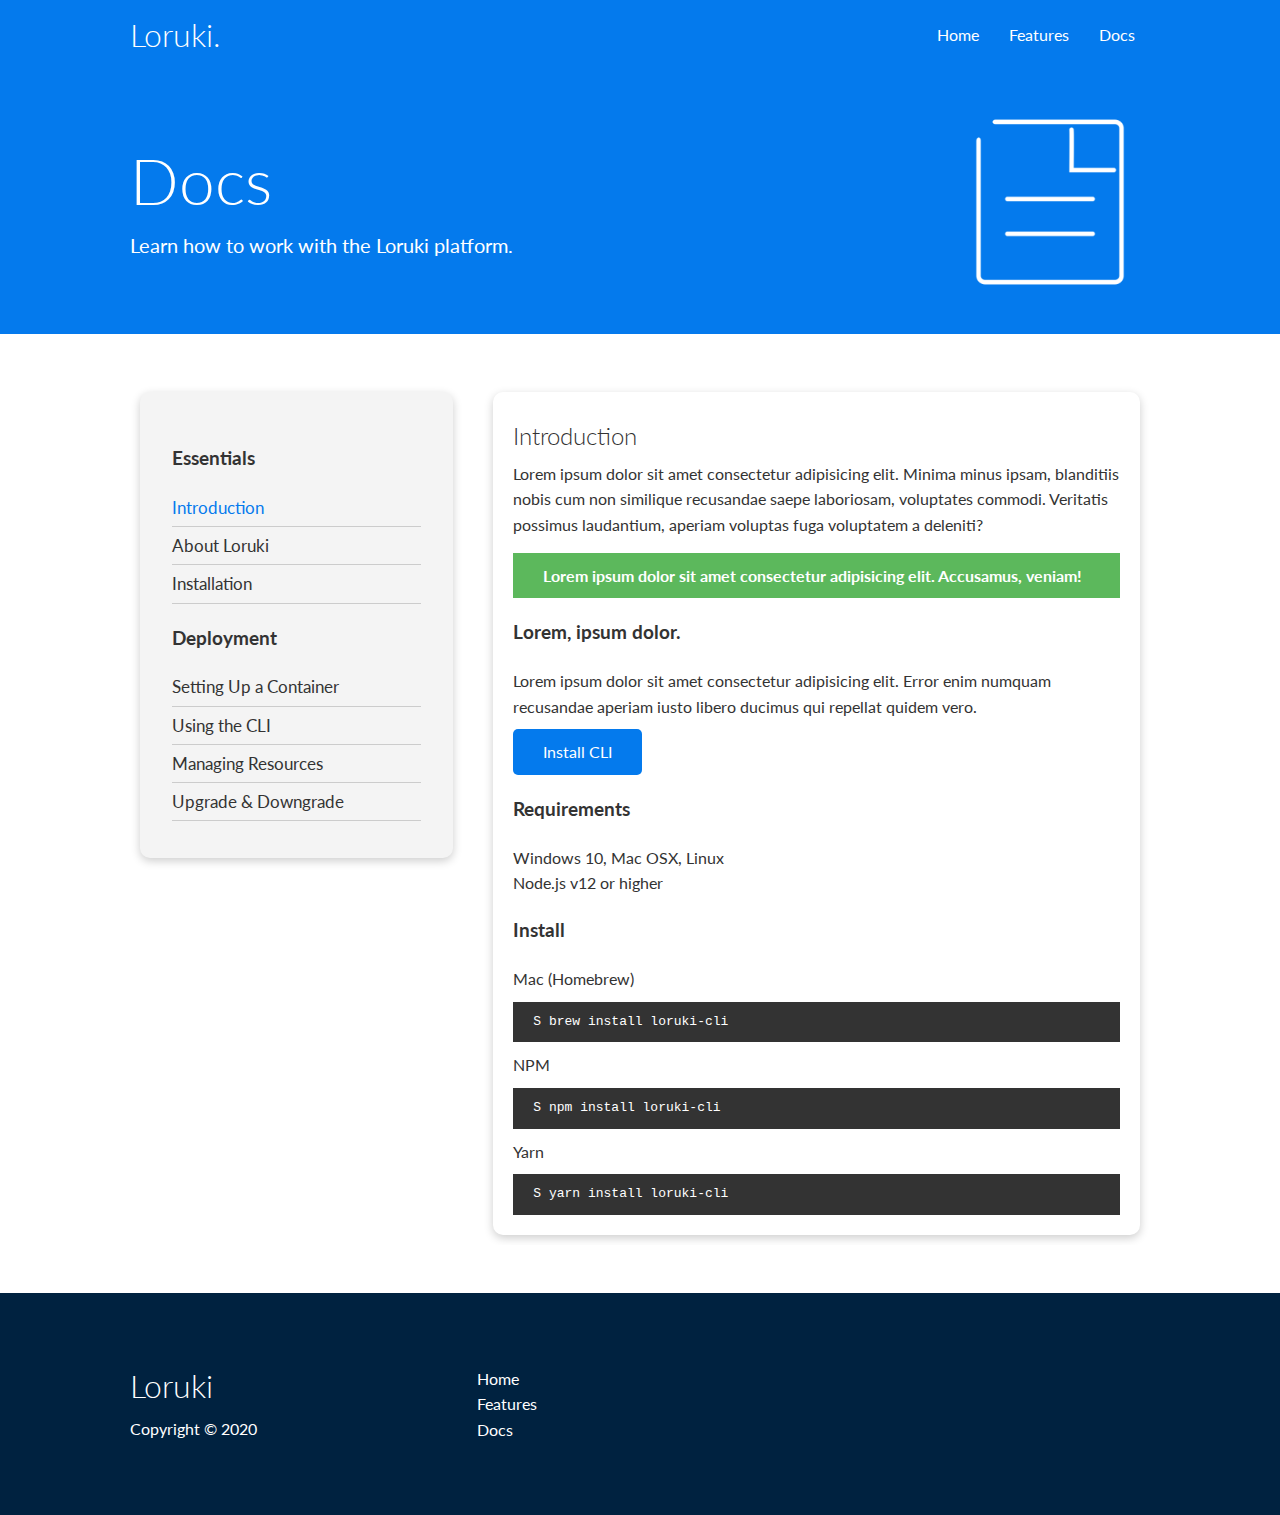
==== docs.html @ 27da97e2 "Completed inner pages, and added slide-in animations." ====
<!DOCTYPE html>
<html lang="en">
  <head>
    <meta charset="UTF-8" />
    <meta name="viewport" content="width=device-width, initial-scale=1.0" />
    <link rel="stylesheet" href="CSS/utilities.css" />
    <link rel="stylesheet" href="CSS/style.css" />
    <link
      rel="stylesheet"
      href="https://cdnjs.cloudflare.com/ajax/libs/font-awesome/5.15.2/css/all.min.css"
      integrity="sha512-HK5fgLBL+xu6dm/Ii3z4xhlSUyZgTT9tuc/hSrtw6uzJOvgRr2a9jyxxT1ely+B+xFAmJKVSTbpM/CuL7qxO8w=="
      crossorigin="anonymous"
    />
    <title>Loruki | Cloud Hosting For Everyone</title>
  </head>
  <body>
    <!-- Navbar -->
    <div class="navbar">
      <div class="container flex">
        <h1 class="logo">Loruki.</h1>
        <nav>
          <ul>
            <li><a href="index.html">Home</a></li>
            <li><a href="features.html">Features</a></li>
            <li><a href="docs.html">Docs</a></li>
          </ul>
        </nav>
      </div>
    </div>

    <!-- Head -->
    <section class="docs-head bg-primary py-3">
      <div class="container grid">
        <div>
          <h1 class="xl">Docs</h1>
          <p class="lead">Learn how to work with the Loruki platform.</p>
        </div>
        <img src="images/docs.png" alt="" />
      </div>
    </section>

    <!-- Docs Main -->
    <section class="docs-main my-4">
      <div class="container grid">
        <div class="card bg-light p-3">
          <h3 class="my-2">Essentials</h3>
          <nav>
            <ul>
              <li><a class="text-primary" href="#">Introduction</a></li>
              <li><a href="#">About Loruki</a></li>
              <li><a href="#">Installation</a></li>
            </ul>
          </nav>
          <h3 class="my-2">Deployment</h3>
          <nav>
            <ul>
              <li><a href="#">Setting Up a Container</a></li>
              <li><a href="#">Using the CLI</a></li>
              <li><a href="#">Managing Resources</a></li>
              <li><a href="#">Upgrade & Downgrade</a></li>
            </ul>
          </nav>
        </div>
        <div class="card">
          <h2>Introduction</h2>
          <p>
            Lorem ipsum dolor sit amet consectetur adipisicing elit. Minima
            minus ipsam, blanditiis nobis cum non similique recusandae saepe
            laboriosam, voluptates commodi. Veritatis possimus laudantium,
            aperiam voluptas fuga voluptatem a deleniti?
          </p>

          <div class="alert alert-success">
            <i class="fas fa-info"></i> Lorem ipsum dolor sit amet consectetur
            adipisicing elit. Accusamus, veniam!
          </div>

          <h3>Lorem, ipsum dolor.</h3>

          <p>
            Lorem ipsum dolor sit amet consectetur adipisicing elit. Error enim
            numquam recusandae aperiam iusto libero ducimus qui repellat quidem
            vero.
          </p>
          <a href="#" class="btn btn-primary">Install CLI</a>

          <h3>Requirements</h3>
          <ul>
            <li>Windows 10, Mac OSX, Linux</li>
            <li>Node.js v12 or higher</li>
          </ul>
          <h3>Install</h3>
          <p>Mac (Homebrew)</p>
          <pre><code>S brew install loruki-cli</code></pre>
          <p>NPM</p>
          <pre><code>S npm install loruki-cli</code></pre>
          <p>Yarn</p>
          <pre><code>S yarn install loruki-cli</code></pre>
        </div>
      </div>
    </section>

    <!-- Footer -->
    <footer class="footer bg-dark py-5">
      <div class="container grid grid-3">
        <div>
          <h1>Loruki</h1>
          <p>Copyright &copy; 2020</p>
        </div>
        <nav>
          <ul>
            <li><a href="index.html">Home</a></li>
            <li><a href="features.html">Features</a></li>
            <li><a href="docs.html">Docs</a></li>
          </ul>
        </nav>
        <div class="social">
          <a href="#"><i class="fab fa-github fa-2x"></i></a>
          <a href="#"><i class="fab fa-facebook fa-2x"></i></a>
          <a href="#"><i class="fab fa-instagram fa-2x"></i></a>
          <a href="#"><i class="fab fa-twitter fa-2x"></i></a>
        </div>
      </div>
    </footer>
  </body>
</html>
---- CSS/utilities.css ----
/* Utilities */
.container {
  max-width: 1100px;
  margin: 0 auto;
  overflow: auto;
  padding: 0 40px;
}

.card {
  background-color: #fff;
  color: #333;
  border-radius: 10px;
  box-shadow: 0 3px 10px rgba(0, 0, 0, 0.2);
  padding: 20px;
  margin: 10px;
}

.btn {
  display: inline-block;
  padding: 10px 30px;
  cursor: pointer;
  background-color: var(--primary-color);
  color: #fff;
  border: none;
  border-radius: 5px;
}

.btn-outline {
  background-color: transparent;
  border: 1px #fff solid;
}

.btn:hover {
  transform: scale(0.98);
}

/*  Backgrounds & Colored Buttons */

.bg-primary,
.btn-primary {
  background-color: var(--primary-color);
  color: #fff;
}
.bg-secondary,
.btn-secondary {
  background-color: var(--secondary-color);
  color: #fff;
}
.bg-dark,
.btn-dark {
  background-color: var(--dark-color);
  color: #fff;
}

.bg-light,
.btn-light {
  background-color: var(--light-color);
  color: #333;
}

.bg-primary a,
.btn-primary a,
.bg-secondary a,
.btn-secondary a,
.bg-dark a,
.btn-dark a {
    color: #fff;
}

/* Text Colors */
.text-primary {
  color: var(--primary-color);
  
}
.text-secondary {
  color: var(--secondary-color);
  
}
.text-dark {
  color: var(--dark-color);
  
}

.text-light {
  color: var(--light-color);
  
}

/* Text Sizes */

.lead {
  font-size: 20px;
}

.sm {
  font-size: 1rem;
}
.md {
  font-size: 2rem;
}
.lg {
  font-size: 3rem;
}

.xl {
  font-size: 4rem;
}

.text-center {
  text-align: center;
}

/* Alert */
.alert {
   background-color: var(--light-color);
   padding: 10px 20px ;
   font-weight: bold;
   margin: 15px 0;
}

.alert i {
  margin-right: 10px;
}

.alert-success {
  background-color: var(--success-color);
  color: #fff;
}

.alert-error {
  background-color: var(--error-color);
  color: #fff;
}

.flex {
  display: flex;
  justify-content: center;
  align-items: center;
  height: 100%;
}

.grid {
  display: grid;
  grid-template-columns: repeat(2, 1fr);
  gap: 20px;
  justify-content: center;
  align-items: center;
  height: 100%;
}

.grid-3 {
  grid-template-columns: repeat(3, 1fr);
}

/* Margin */

.my-1 {
  margin: 1rem 0;
}
.my-2 {
  margin: 1.5rem 0;
}
.my-3 {
  margin: 2rem 0;
}
.my-4 {
  margin: 3rem 0;
}
.my-5 {
  margin: 4rem 0;
}

.m-1 {
  margin: 1rem;
}
.m-2 {
  margin: 1.5rem;
}
.m-3 {
  margin: 2rem;
}
.m-4 {
  margin: 3rem;
}
.m-5 {
  margin: 4rem;
}

/* Padding */

.py-1 {
  padding: 1rem 0;
}
.py-2 {
  padding: 1.5rem 0;
}
.py-3 {
  padding: 2rem 0;
}
.py-4 {
  padding: 3rem 0;
}
.py-5 {
  padding: 4rem 0;
}

.p-1 {
  padding: 1rem;
}
.p-2 {
  padding: 1.5rem;
}
.p-3 {
  padding: 2rem;
}
.p-4 {
  padding: 3rem;
}
.p-5 {
  padding: 4rem;
}
---- CSS/style.css ----
@import url("https://fonts.googleapis.com/css2?family=Lato:wght@300&display=swap");

:root {
  --primary-color: #047aed;
  --secondary-color: #1c3fa8;
  --dark-color: #002240;
  --light-color: #f4f4f4;
  --success-color: #5cb85c;
  --error-color: #d9534f;
}
* {
  box-sizing: border-box;
  padding: 0;
  margin: 0;
}
body {
  font-family: "Lato", sans-serif;
  color: #333;
  line-height: 1.6;
}

ul {
  list-style-type: none;
}

a {
  text-decoration: none;
  color: #333;
}

h1,
h2 {
  font-weight: 300;
  line-height: 1.2;
  margin: 10px 0;
}
p {
  margin: 10px 0;
}

img {
  width: 100%;
}

code,
pre {
  background: #333;
  color: #fff;
  padding: 10px;
}

/* Navbar */
.navbar {
  background-color: var(--primary-color);
  color: #fff;
  height: 70px;
}

.navbar ul {
  display: flex;
}

.navbar a {
  color: #fff;
  padding: 10px;
  margin: 0 5px;
}

.navbar a:hover {
  border-bottom: 2px #fff solid;
}

.navbar .flex {
  justify-content: space-between;
}
/* Showcase */
.showcase {
  height: 400px;
  background-color: var(--primary-color);
  color: #fff;
  position: relative;
}

.showcase h1 {
  font-size: 40px;
}
.showcase p {
  margin: 20px 0;
}

.showcase .grid {
  overflow: visible;
  grid-template-columns: 55% 45%;
  gap: 30px;
}

.showcase-text {
    animation: slideInFromLeft 1s ease-in;
}

.showcase-form {
  position: relative;
  top: 60px;
  height: 350px;
  width: 400px;
  padding: 40px;
  z-index: 100;
  justify-self: flex-end;
  animation: slideInFromRight 1s ease-in;
}

.showcase-form .form-control {
  margin: 30px 0;
}

.showcase-form input[type="text"],
.showcase-form input[type="email"] {
  border: 0;
  border-bottom: 1px solid #b4becb;
  width: 100%;
  padding: 3px;
  font-size: 16px;
}

.showcase-form input:focus {
  outline: none;
}

.showcase::before,
.showcase::after {
  content: "";
  position: absolute;
  height: 100px;
  bottom: -70px;
  right: 0;
  left: 0;
  background: #fff;
  transform: skewY(-3deg);
  -webkit-transform: skewY(-3deg);
  -moz-transform: skewY(-3deg);
  -ms-transform: skewY(-3deg);
}

/* Stats */

.stats {
  padding-top: 100px;
  animation: slideInFromBottom 1s ease-in;
}

.stats-heading {
  max-width: 500px;
  margin: auto;
}

.stats .grid h3 {
  font-size: 35px;
}

.stats .grid p {
  font-size: 20px;
  font-weight: bold;
}

/* Cli */

.cli .grid {
  grid-template-columns: repeat(3, 1fr);
  grid-template-rows: repeat(2, 1fr);
}

.cli .grid > *:first-child {
  grid-column: 1 / span 2;
  grid-row: 1 / span 2;
}

/* Cloud */
.cloud .grid {
  grid-template-columns: 4fr 3fr;
}

/* Languages */
.languages .flex {
  flex-wrap: wrap;
}
.languages .card {
  text-align: center;
  margin: 18px 10px 40px;
  transition: transform 0.2s ease-in;
}

.languages .card h4 {
  font-size: 20px;
  margin-bottom: 10px;
}

.languages .card:hover {
  transform: translateY(-15px);
}

/* Features */
.features-head img,
.docs-head img {
  width: 200px;
  justify-self: flex-end;
}

.features-sub-head img {
  width: 300px;
  justify-self: flex-end;
}

.features-main .card > i {
  margin-right: 20px;
}

.features-main .grid {
  padding: 30px;
}

.features-main .grid > *:first-child {
  grid-column: 1 / span 3;
}

.features-main .grid > *:nth-child(2) {
  grid-column: 1 / span 2;
}

/* Docs */
.docs-main h3 {
  margin: 20px 0;
}

.docs-main .grid {
  grid-template-columns: 1fr 2fr;
  align-items: flex-start;
}

.docs-main nav li {
  font-size: 17px;
  padding-bottom: 5px;
  margin-bottom: 5px;
  border-bottom: 1px #ccc solid;
}

.docs-main a:hover {
  font-weight: bold;
}

/* Footer */
.footer .social a {
  margin: 0 10px;
}

/* Animations */
@keyframes slideInFromLeft {
    0% {
        transform: translateX(-100%);
    }
    100% {
        transform: translateX(0);
    }
}

@keyframes slideInFromRight {
    0% {
        transform: translateX(100%);
    }
    100% {
        transform: translateX(0);
    }
}
@keyframes slideInFromTop {
    0% {
        transform: translateY(-100%);
    }
    100% {
        transform: translateX(0);
    }
}
@keyframes slideInFromBottom {
    0% {
        transform: translateY(100%);
    }
    100% {
        transform: translateX(0);
    }
}

/* Tablets and Under */
@media (max-width: 768px) {
  .grid,
  .showcase .grid,
  .stats .grid,
  .cli .grid,
  .cloud .grid,
  .features-main .grid,
  .docs-main .grid {
    grid-template-columns: 1fr;
    grid-template-rows: 1fr;
  }

  .showcase {
    height: auto;
  }

  .showcase-text {
    text-align: center;
    margin-top: 40px;
  }

  .showcase-form {
    justify-self: center;
    margin: auto;
  }

  .cli .grid > *:first-child {
    grid-column: 1;
    grid-row: 1;
  }

  .features-head,
  .features-sub-head,
  .docs-head {
    text-align: center;
  }

  .features-head img,
  .features-sub-head img,
  .docs-head img {
    justify-self: center;
  }

  .features-main .grid > *:first-child,
  .features-main .grid > *:nth-child(2) {
    grid-column: 1;
  }
}

/* Mobile */
@media (max-width: 500px) {
  .navbar {
    height: 110px;
  }

  .navbar .flex {
    flex-direction: column;
  }

  .navbar ul {
    padding: 10px;
    background-color: rgba(0, 0, 0, 0.1);
  }
}
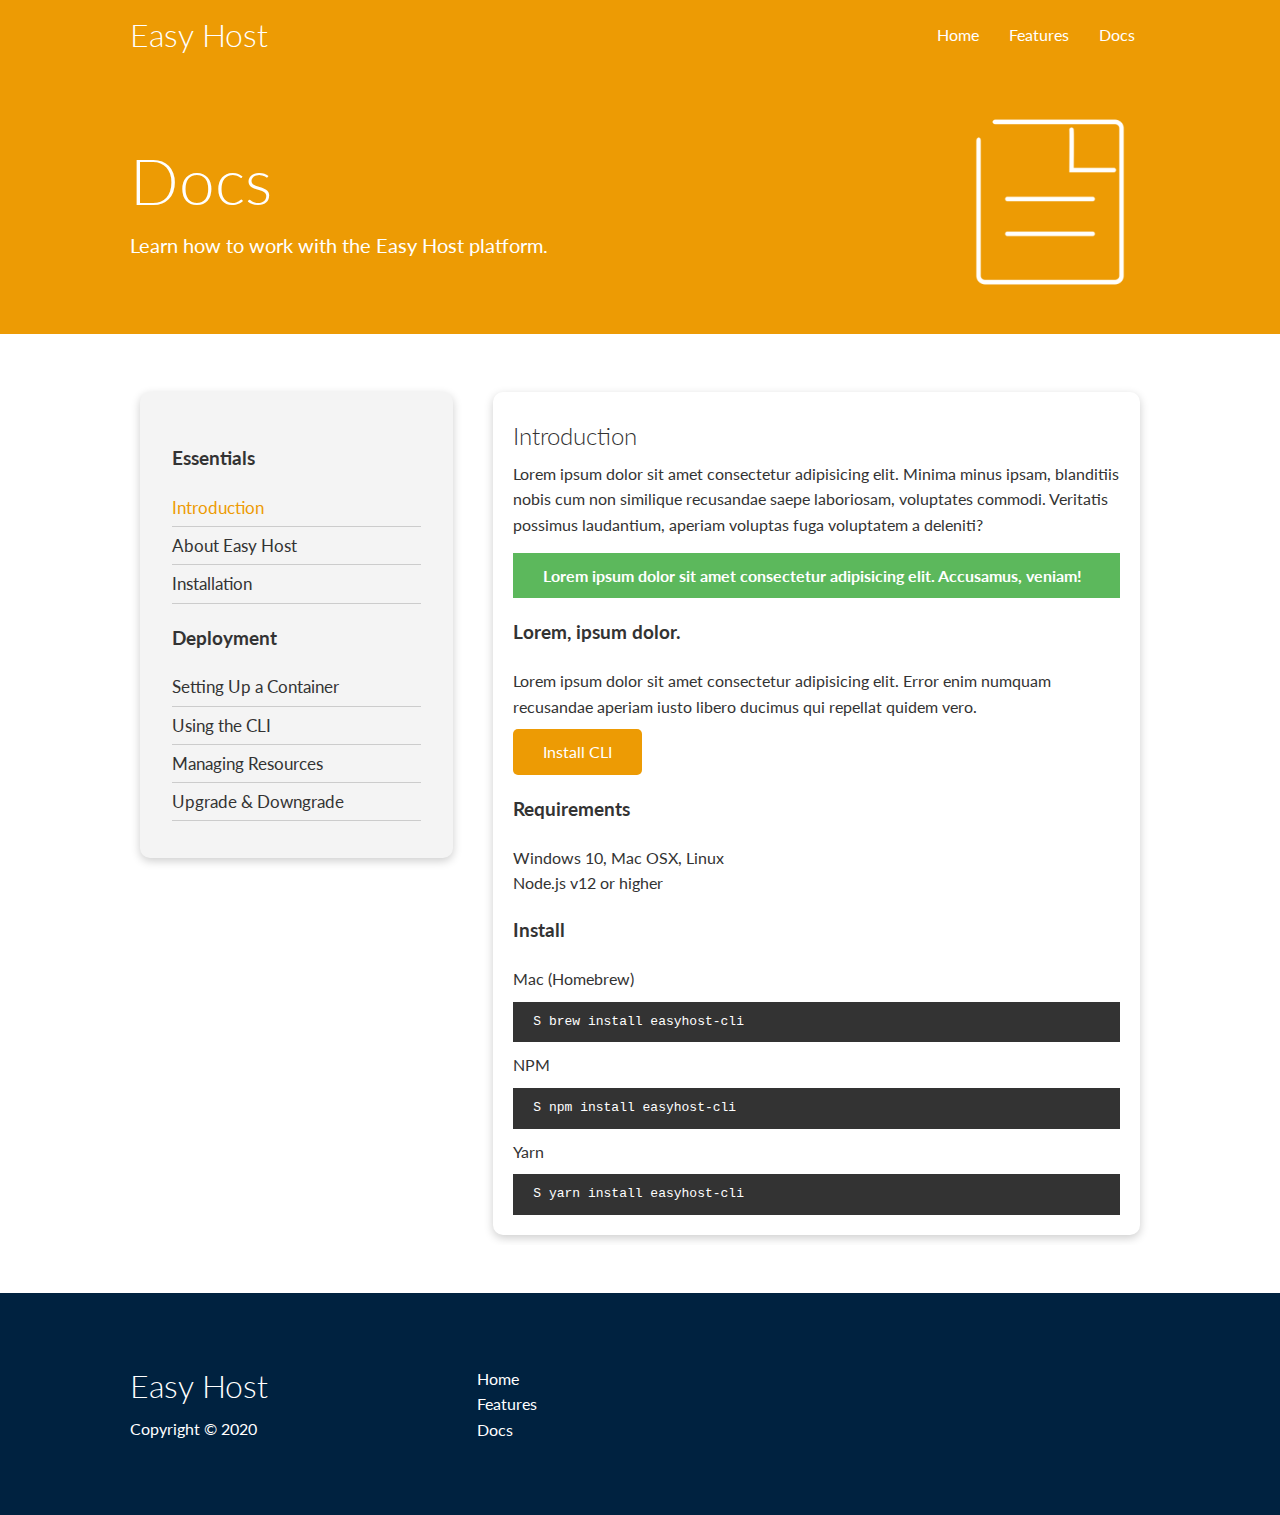
==== commit 768aae2d: "new theme" ====
--- a/docs.html
+++ b/docs.html
@@ -11,13 +11,13 @@
       integrity="sha512-HK5fgLBL+xu6dm/Ii3z4xhlSUyZgTT9tuc/hSrtw6uzJOvgRr2a9jyxxT1ely+B+xFAmJKVSTbpM/CuL7qxO8w=="
       crossorigin="anonymous"
     />
-    <title>Loruki | Cloud Hosting For Everyone</title>
+    <title>Easy Host | Cloud Hosting For Everyone</title>
   </head>
   <body>
     <!-- Navbar -->
     <div class="navbar">
       <div class="container flex">
-        <h1 class="logo">Loruki.</h1>
+        <h1 class="logo">Easy Host</h1>
         <nav>
           <ul>
             <li><a href="index.html">Home</a></li>
@@ -33,7 +33,7 @@
       <div class="container grid">
         <div>
           <h1 class="xl">Docs</h1>
-          <p class="lead">Learn how to work with the Loruki platform.</p>
+          <p class="lead">Learn how to work with the Easy Host platform.</p>
         </div>
         <img src="images/docs.png" alt="" />
       </div>
@@ -47,7 +47,7 @@
           <nav>
             <ul>
               <li><a class="text-primary" href="#">Introduction</a></li>
-              <li><a href="#">About Loruki</a></li>
+              <li><a href="#">About Easy Host</a></li>
               <li><a href="#">Installation</a></li>
             </ul>
           </nav>
@@ -91,11 +91,11 @@
           </ul>
           <h3>Install</h3>
           <p>Mac (Homebrew)</p>
-          <pre><code>S brew install loruki-cli</code></pre>
+          <pre><code>S brew install easyhost-cli</code></pre>
           <p>NPM</p>
-          <pre><code>S npm install loruki-cli</code></pre>
+          <pre><code>S npm install easyhost-cli</code></pre>
           <p>Yarn</p>
-          <pre><code>S yarn install loruki-cli</code></pre>
+          <pre><code>S yarn install easyhost-cli</code></pre>
         </div>
       </div>
     </section>
@@ -104,7 +104,7 @@
     <footer class="footer bg-dark py-5">
       <div class="container grid grid-3">
         <div>
-          <h1>Loruki</h1>
+          <h1>Easy Host</h1>
           <p>Copyright &copy; 2020</p>
         </div>
         <nav>
--- a/CSS/style.css
+++ b/CSS/style.css
@@ -1,8 +1,8 @@
 @import url("https://fonts.googleapis.com/css2?family=Lato:wght@300&display=swap");
 
 :root {
-  --primary-color: #047aed;
-  --secondary-color: #1c3fa8;
+  --primary-color: #ed9b04;
+  --secondary-color: #db4e16;
   --dark-color: #002240;
   --light-color: #f4f4f4;
   --success-color: #5cb85c;
